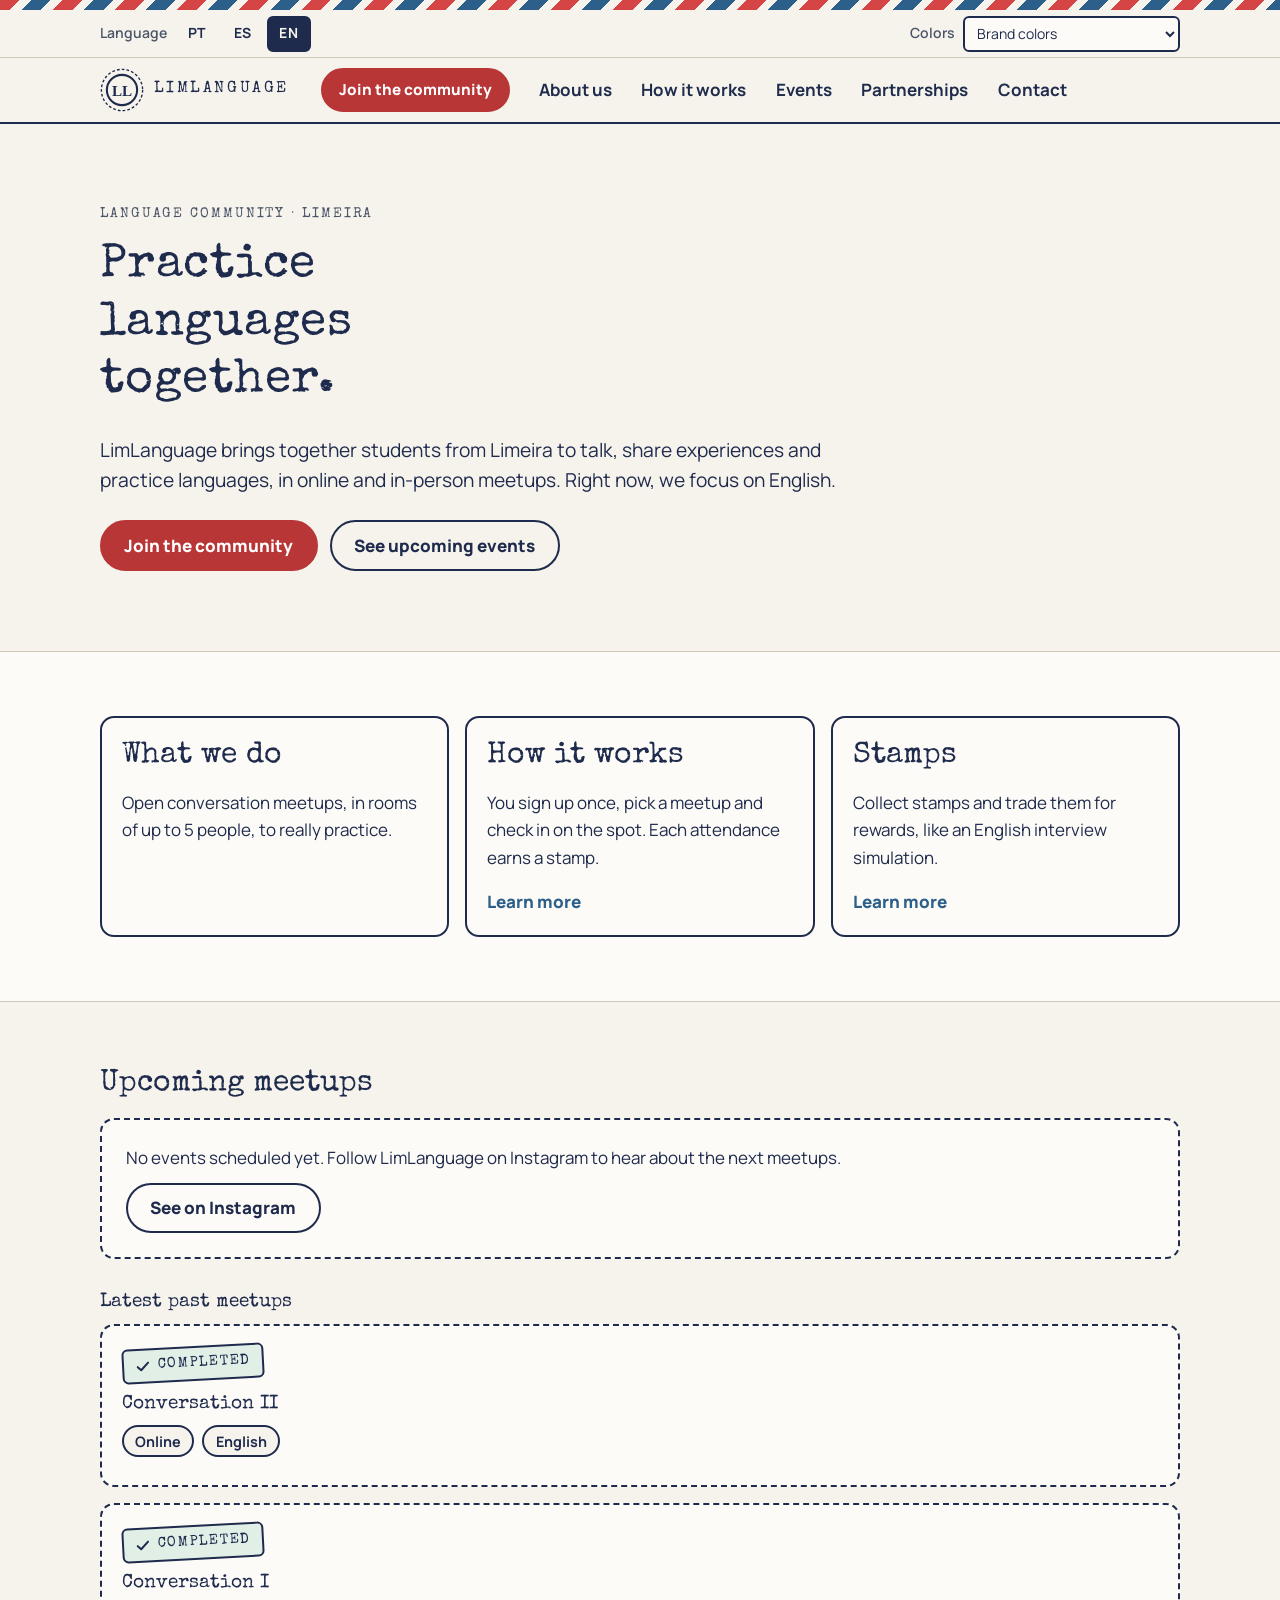
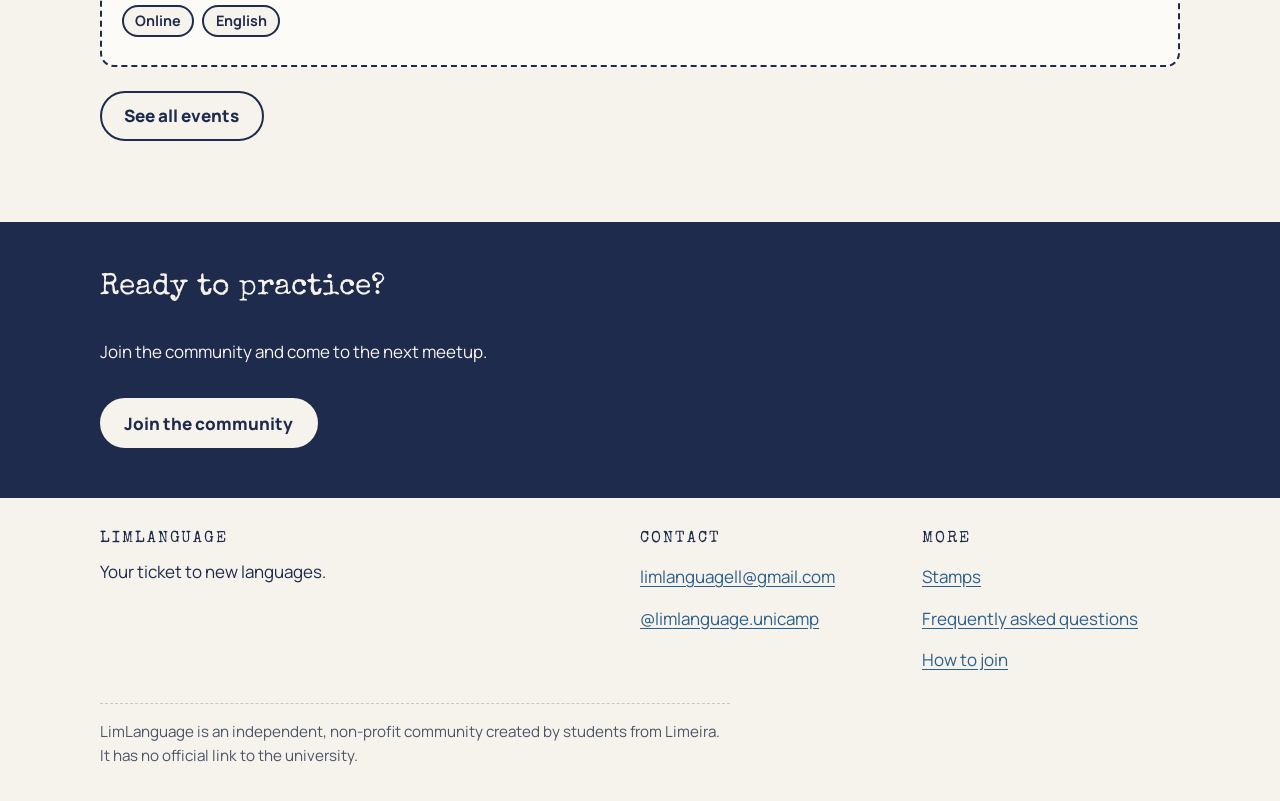
==== index.html @ f4bd59e3 "Add LimLanguage community site (base) Static site, 9 pages, PT/ES/EN, 3 color themes (brand, red-gre" ====
<!doctype html>
<html lang="pt-BR" data-title="home.title" data-theme="brand">
<head>
<meta charset="utf-8">
<meta name="viewport" content="width=device-width, initial-scale=1">
<title>LimLanguage — sua passagem para novos idiomas</title>
<meta name="description" content="Comunidade de prática de idiomas criada por estudantes de Limeira. Encontros de conversação, hoje em inglês.">
<link rel="icon" href="assets/img/favicon.svg" type="image/svg+xml">
<link rel="preconnect" href="https://fonts.googleapis.com">
<link rel="preconnect" href="https://fonts.gstatic.com" crossorigin>
<link href="https://fonts.googleapis.com/css2?family=Manrope:wght@400;600;700;800&family=Special+Elite&display=swap" rel="stylesheet">
<link rel="stylesheet" href="assets/css/style.css">
<script>try{var t=localStorage.getItem("ll-theme");if(t)document.documentElement.setAttribute("data-theme",t)}catch(e){}</script>
<script src="assets/js/config.js" defer></script>
<script src="assets/js/i18n.js" defer></script>
<script src="assets/js/app.js" defer></script>
</head>
<body>
<a class="skip-link" href="#main" data-i18n="skip">Ir para o conteúdo</a>
<header id="site-header"></header>
<noscript><p class="wrap notice">Este site precisa de JavaScript para mostrar o conteúdo. / This site needs JavaScript to show its content.</p></noscript>
<main id="main" tabindex="-1">
<section class="hero">
  <div class="wrap">
    <p class="kicker" data-i18n="home.kicker">Comunidade de idiomas · Limeira</p>
    <h1 data-i18n="home.h1">Pratique idiomas em comunidade.</h1>
    <p class="lead" data-i18n="home.lead">A LimLanguage reúne estudantes de Limeira para conversar, trocar experiências e praticar idiomas, em encontros online e presenciais. Hoje, o foco é o inglês.</p>
    <div class="actions">
      <a class="btn btn-primary" data-cta data-i18n="cta.join" href="participar.html">Entrar na comunidade</a>
      <a class="btn btn-ghost" href="eventos.html" data-i18n="home.seeEvents">Ver próximos eventos</a>
    </div>
  </div>
</section>

<section class="section section-alt" aria-label="LimLanguage">
  <div class="wrap grid grid-3">
    <article class="card">
      <h2 data-i18n="home.b1.t">O que fazemos</h2>
      <p data-i18n="home.b1.p">Encontros abertos de conversação, em salas de até 5 pessoas, para praticar de verdade.</p>
    </article>
    <a class="card card-link" href="como-funciona.html">
      <h2 data-i18n="home.b2.t">Como funciona</h2>
      <p data-i18n="home.b2.p">Você se cadastra uma vez, escolhe um encontro e faz o check-in na hora. Cada presença vale um carimbo.</p>
      <span class="more" data-i18n="home.more">Saiba mais</span>
    </a>
    <a class="card card-link" href="carimbos.html">
      <h2 data-i18n="home.b3.t">Carimbos</h2>
      <p data-i18n="home.b3.p">Junte carimbos e troque por recompensas, como simulação de entrevista em inglês.</p>
      <span class="more" data-i18n="home.more">Saiba mais</span>
    </a>
  </div>
</section>

<section class="section" aria-labelledby="next-h">
  <div class="wrap">
    <h2 id="next-h" data-i18n="home.next">Próximos encontros</h2>
    <div data-events="upcoming" data-limit="3"></div>
    <p class="actions"><a class="btn btn-ghost" href="eventos.html" data-i18n="home.allEvents">Ver todos os eventos</a></p>
  </div>
</section>
<section class="cta-band" aria-labelledby="band-h">
  <div class="wrap">
    <h2 id="band-h" data-i18n="band.h2">Pronto para praticar?</h2>
    <p data-i18n="band.p">Entre na comunidade e venha ao próximo encontro.</p>
    <a class="btn btn-primary" data-cta data-i18n="cta.join" href="participar.html">Entrar na comunidade</a>
  </div>
</section>
</main>
<footer id="site-footer"></footer>
</body>
</html>
---- assets/css/style.css ----
/* LimLanguage — estilos
   Conceito: airmail / carimbo de passaporte.
   Três temas de cor (atributo data-theme no <html>):
   brand = cores da marca | rg = seguro para vermelho-verde | hc = alto contraste */

:root,
:root[data-theme="brand"] {
  --paper: #F6F3EC;
  --card: #FDFBF7;
  --ink: #1F2B4D;
  --muted: #4B5568;
  --line: #1F2B4D;
  --line-soft: #CFC8B8;
  --primary: #B93636;      /* vermelho da marca escurecido p/ texto branco passar AA */
  --primary-hover: #9C2B2B;
  --on-primary: #FFFFFF;
  --link: #2C5F8A;
  --accent: #6FA98A;       /* decorativo */
  --stripe-a: #D64545;
  --stripe-b: #2C5F8A;
  --kraft: #8B6F4E;        /* decorativo */
  --done-bg: #E1EFE6;
  --focus: #1F2B4D;
  --border-w: 2px;
}

:root[data-theme="rg"] {
  --primary: #0072B2;
  --primary-hover: #005A8C;
  --link: #005A8C;
  --accent: #56B4E9;
  --stripe-a: #E69F00;
  --stripe-b: #0072B2;
  --kraft: #8A6D00;
  --done-bg: #DCEEF9;
}

:root[data-theme="hc"] {
  --paper: #FFFFFF;
  --card: #FFFFFF;
  --ink: #000000;
  --muted: #1A1A1A;
  --line: #000000;
  --line-soft: #000000;
  --primary: #A4001F;
  --primary-hover: #7A0017;
  --link: #0B3D91;
  --accent: #00606B;
  --stripe-a: #A4001F;
  --stripe-b: #00606B;
  --kraft: #000000;
  --done-bg: #FFFFFF;
  --focus: #000000;
  --border-w: 3px;
}

*, *::before, *::after { box-sizing: border-box; }

html { -webkit-text-size-adjust: 100%; scroll-behavior: smooth; }

body {
  margin: 0;
  background: var(--paper);
  color: var(--ink);
  font-family: "Manrope", system-ui, -apple-system, "Segoe UI", Roboto, sans-serif;
  font-size: 1.0625rem;
  line-height: 1.6;
  overflow-wrap: break-word;
}

img, svg { max-width: 100%; }

h1, h2, h3 {
  font-family: "Special Elite", "Courier New", monospace;
  font-weight: 400;
  line-height: 1.2;
  margin: 0 0 .5em;
  color: var(--ink);
}
h1 { font-size: clamp(1.9rem, 6vw, 3rem); letter-spacing: .01em; }
h2 { font-size: clamp(1.4rem, 4vw, 1.9rem); }
h3 { font-size: 1.2rem; }

p { margin: 0 0 1em; }
a { color: var(--link); text-underline-offset: .18em; }
a:hover { text-decoration-thickness: 2px; }
:root[data-theme="hc"] a { text-decoration-thickness: 2px; }

:focus-visible {
  outline: 3px solid var(--focus);
  outline-offset: 3px;
  border-radius: 3px;
}

.sr-only {
  position: absolute; width: 1px; height: 1px; padding: 0; margin: -1px;
  overflow: hidden; clip: rect(0,0,0,0); white-space: nowrap; border: 0;
}

.skip-link {
  position: absolute; left: 8px; top: -60px; z-index: 100;
  background: var(--ink); color: var(--paper);
  padding: .6rem 1rem; border-radius: 6px; text-decoration: none; font-weight: 700;
}
.skip-link:focus { top: 8px; }

.wrap { width: min(100% - 32px, 1080px); margin-inline: auto; }

/* ---------- Cabeçalho ---------- */
.site-header { background: var(--paper); }

.airmail-bar {
  height: 10px;
  background: repeating-linear-gradient(135deg,
    var(--stripe-a) 0 14px, var(--paper) 14px 22px,
    var(--stripe-b) 22px 36px, var(--paper) 36px 44px);
}

.util-bar { border-bottom: 1px solid var(--line-soft); font-size: .875rem; }
.util-bar .wrap {
  display: flex; flex-wrap: wrap; gap: .5rem 1.25rem;
  align-items: center; justify-content: space-between; padding-block: .35rem;
}
.util-group { display: flex; align-items: center; gap: .5rem; }
.util-label { color: var(--muted); font-weight: 600; }

.lang-switch { display: inline-flex; gap: 2px; }
.lang-switch button {
  font: inherit; font-weight: 700; letter-spacing: .06em;
  min-width: 44px; min-height: 36px; padding: 0 .6rem;
  background: transparent; color: var(--ink);
  border: var(--border-w) solid transparent; border-radius: 6px; cursor: pointer;
}
.lang-switch button:hover { border-color: var(--line-soft); }
.lang-switch button[aria-pressed="true"] {
  background: var(--ink); color: var(--paper); border-color: var(--ink);
}

.theme-select {
  font: inherit; color: var(--ink); background: var(--card);
  border: var(--border-w) solid var(--line); border-radius: 6px;
  min-height: 36px; padding: 0 .5rem; max-width: 100%;
}

.main-bar {
  position: sticky; top: 0; z-index: 50;
  background: var(--paper);
  border-bottom: var(--border-w) solid var(--line);
}
.main-bar .wrap {
  display: flex; align-items: center; gap: .75rem; min-height: 64px;
}

.brand {
  display: inline-flex; align-items: center; gap: .6rem;
  text-decoration: none; color: var(--ink); margin-right: auto;
}
.brand svg { width: 44px; height: 44px; flex: none; }
.brand-name {
  font-family: "Special Elite", "Courier New", monospace;
  letter-spacing: .16em; font-size: 1rem; text-transform: uppercase;
}

.nav-toggle {
  font: inherit; font-weight: 700; min-height: 44px; padding: 0 .9rem;
  background: var(--card); color: var(--ink);
  border: var(--border-w) solid var(--line); border-radius: 8px; cursor: pointer;
}

.site-nav { display: none; }
.site-nav.open {
  display: block; position: absolute; left: 0; right: 0; top: 100%;
  background: var(--paper); border-bottom: var(--border-w) solid var(--line);
  padding: .5rem 16px 1rem;
}
.site-nav ul { list-style: none; margin: 0; padding: 0; display: grid; gap: .25rem; }
.site-nav a {
  display: block; padding: .7rem .5rem; min-height: 44px;
  color: var(--ink); text-decoration: none; font-weight: 700; border-radius: 6px;
}
.site-nav a:hover { background: var(--done-bg); }
.site-nav a[aria-current="page"] { text-decoration: underline; text-decoration-thickness: 3px; text-underline-offset: .3em; }

/* ---------- Botões ---------- */
.btn {
  display: inline-flex; align-items: center; justify-content: center; gap: .5rem;
  min-height: 48px; padding: .6rem 1.4rem;
  font: inherit; font-weight: 800; text-decoration: none; text-align: center;
  border-radius: 999px; border: var(--border-w) solid transparent; cursor: pointer;
  transition: transform .12s ease, background-color .12s ease;
}
.btn-primary { background: var(--primary); color: var(--on-primary); border-color: var(--primary); }
.btn-primary:hover { background: var(--primary-hover); border-color: var(--primary-hover); }
.btn-ghost { background: transparent; color: var(--ink); border-color: var(--ink); }
.btn-ghost:hover { background: var(--done-bg); }
.btn-small { min-height: 44px; padding: .4rem 1rem; font-size: .95rem; white-space: nowrap; }
.btn:active { transform: translateY(1px); }

/* ---------- Seções ---------- */
main { display: block; }
main:focus { outline: none; }

.section { padding-block: clamp(2rem, 6vw, 4rem); }
.section-alt { background: var(--card); border-block: 1px solid var(--line-soft); }
:root[data-theme="hc"] .section-alt { border-block: var(--border-w) solid var(--line); }

.kicker {
  font-family: "Special Elite", "Courier New", monospace;
  letter-spacing: .14em; text-transform: uppercase; font-size: .85rem;
  color: var(--muted); margin: 0 0 .75rem;
}
.lead { font-size: 1.2rem; max-width: 62ch; }
.muted { color: var(--muted); }
.actions { display: flex; flex-wrap: wrap; gap: .75rem; margin-top: 1.5rem; }

.hero { padding-block: clamp(2.5rem, 8vw, 5rem); }
.hero h1 { max-width: 16ch; }

.grid { display: grid; gap: 1rem; }
.grid-3 { grid-template-columns: 1fr; }
.grid-2 { grid-template-columns: 1fr; }

.card {
  background: var(--card); border: var(--border-w) solid var(--line);
  border-radius: 14px; padding: 1.25rem;
}
.card-dashed { border-style: dashed; }
.card h3 { margin-bottom: .4rem; }
.card p:last-child { margin-bottom: 0; }

.card-link { text-decoration: none; color: inherit; display: block; }
.card-link:hover { background: var(--done-bg); }
.card-link .more { color: var(--link); font-weight: 800; }

.steps { list-style: none; margin: 0; padding: 0; display: grid; gap: 1rem; counter-reset: step; }
.steps li { counter-increment: step; display: grid; grid-template-columns: 52px 1fr; gap: 1rem; align-items: start; }
.steps li::before {
  content: counter(step);
  display: grid; place-items: center; width: 52px; height: 52px;
  font-family: "Special Elite", "Courier New", monospace; font-size: 1.5rem;
  border: var(--border-w) dashed var(--ink); border-radius: 50%;
  background: var(--card);
}
.steps strong { display: block; }

.notice {
  border: var(--border-w) solid var(--line); border-left-width: 8px;
  background: var(--card); border-radius: 8px; padding: .9rem 1rem; margin-block: 1rem;
}

/* ---------- Eventos ---------- */
.tabs { display: flex; gap: .5rem; border-bottom: var(--border-w) solid var(--line); margin-bottom: 1.5rem; flex-wrap: wrap; }
.tabs button {
  font: inherit; font-weight: 800; min-height: 48px; padding: 0 1.2rem;
  background: transparent; color: var(--ink);
  border: var(--border-w) solid transparent; border-bottom: 0; border-radius: 10px 10px 0 0; cursor: pointer;
}
.tabs button[aria-selected="true"] {
  background: var(--ink); color: var(--paper); border-color: var(--ink);
}

.event-list { list-style: none; margin: 0; padding: 0; display: grid; gap: 1rem; }
.event {
  position: relative; background: var(--card);
  border: var(--border-w) dashed var(--line); border-radius: 14px;
  padding: 1.25rem; padding-right: 1.25rem;
}
.event h3 { margin-bottom: .6rem; padding-right: 0; }
.event-meta { display: flex; flex-wrap: wrap; gap: .4rem .5rem; margin: 0 0 .5rem; padding: 0; list-style: none; }
.chip {
  display: inline-flex; align-items: center; gap: .35rem;
  padding: .15rem .7rem; border-radius: 999px; font-size: .9rem; font-weight: 700;
  border: var(--border-w) solid var(--ink); background: var(--paper); color: var(--ink);
}
.event-desc { margin: .5rem 0 0; }
.event-link { margin-top: .75rem; display: inline-block; font-weight: 800; }

.stamp-done {
  display: inline-flex; align-items: center; gap: .4rem;
  font-family: "Special Elite", "Courier New", monospace;
  text-transform: uppercase; letter-spacing: .12em; font-size: .9rem;
  padding: .25rem .7rem; color: var(--ink); background: var(--done-bg);
  border: var(--border-w) double var(--ink); border-radius: 6px;
  transform: rotate(-3deg); margin-bottom: .75rem;
}
.stamp-done svg { width: 1.1em; height: 1.1em; flex: none; }
.stamp-next {
  display: inline-block; font-family: "Special Elite", "Courier New", monospace;
  text-transform: uppercase; letter-spacing: .12em; font-size: .9rem;
  padding: .25rem .7rem; color: var(--on-primary); background: var(--primary);
  border-radius: 6px; margin-bottom: .75rem;
}

.empty-state {
  border: var(--border-w) dashed var(--line); border-radius: 14px;
  background: var(--card); padding: 1.5rem; text-align: left;
}
.empty-state p { margin-bottom: .75rem; }
.subhead { margin-top: 2rem; }

/* ---------- Carimbos (níveis) ---------- */
.levels { list-style: none; margin: 1.5rem 0; padding: 0; display: grid; gap: 1rem; }
.level {
  display: grid; grid-template-columns: 84px 1fr; gap: 1rem; align-items: center;
  background: var(--card); border: var(--border-w) solid var(--line); border-radius: 14px; padding: 1rem;
}
.level-num {
  display: grid; place-items: center; width: 84px; height: 84px; text-align: center;
  border: var(--border-w) double var(--ink); border-radius: 50%;
  font-family: "Special Elite", "Courier New", monospace; line-height: 1.1;
  transform: rotate(-4deg); background: var(--paper);
}
.level-num b { display: block; font-size: 1.7rem; font-weight: 400; }
.level-num small { font-size: .7rem; letter-spacing: .1em; text-transform: uppercase; }
.level h3 { margin-bottom: .2rem; }
.level p { margin: 0; }
.level-goal { border-width: 4px; }
.goal-tag {
  display: inline-block; font-weight: 800; font-size: .8rem; letter-spacing: .08em;
  text-transform: uppercase; background: var(--ink); color: var(--paper);
  padding: .1rem .6rem; border-radius: 999px; margin-left: .4rem; vertical-align: middle;
}

/* ---------- Equipe ---------- */
.team { list-style: none; margin: 1.25rem 0 0; padding: 0; display: grid; gap: 1rem; grid-template-columns: 1fr; }
.person {
  background: var(--card); border: var(--border-w) solid var(--line); border-radius: 14px;
  padding: 1rem 1.25rem; display: grid; grid-template-columns: 56px 1fr; gap: .9rem; align-items: center;
}
.person-ini {
  width: 56px; height: 56px; display: grid; place-items: center; border-radius: 50%;
  border: var(--border-w) dashed var(--ink); background: var(--paper);
  font-family: "Special Elite", "Courier New", monospace; font-size: 1.15rem;
}
.person-name { font-weight: 800; display: block; }
.person-role { color: var(--muted); font-size: .95rem; text-transform: uppercase; letter-spacing: .08em; }

/* ---------- FAQ ---------- */
.faq { display: grid; gap: .75rem; margin-top: 1rem; }
.faq details { background: var(--card); border: var(--border-w) solid var(--line); border-radius: 12px; }
.faq summary {
  cursor: pointer; font-weight: 800; padding: .9rem 1.1rem; min-height: 48px;
  list-style: none; display: flex; justify-content: space-between; gap: 1rem; align-items: center;
}
.faq summary::-webkit-details-marker { display: none; }
.faq summary::after { content: "+"; font-size: 1.5rem; line-height: 1; flex: none; }
.faq details[open] summary::after { content: "\2212"; }
.faq .answer { padding: 0 1.1rem 1rem; }
.faq .answer p:last-child { margin-bottom: 0; }

/* ---------- Contato ---------- */
.contact-line { display: flex; flex-wrap: wrap; gap: .5rem .75rem; align-items: center; }
.email-text {
  font-family: "Special Elite", "Courier New", monospace; font-size: 1.1rem;
  user-select: all; overflow-wrap: anywhere;
}
.copy-status { font-weight: 700; min-height: 1.5em; }

/* ---------- CTA final e rodapé ---------- */
.cta-band { background: var(--ink); color: var(--paper); }
.cta-band h2 { color: var(--paper); }
.cta-band .wrap { padding-block: clamp(2rem, 6vw, 3rem); display: grid; gap: 1rem; justify-items: start; }
.cta-band .btn-primary { background: var(--paper); color: var(--ink); border-color: var(--paper); }
.cta-band .btn-primary:hover { background: #fff; }
:root[data-theme="brand"] .cta-band .btn-primary,
:root[data-theme="rg"] .cta-band .btn-primary { background: var(--paper); color: var(--ink); }

.site-footer { background: var(--paper); border-top: var(--border-w) solid var(--line); }
.site-footer .wrap { padding-block: 2rem; display: grid; gap: 1.5rem; }
.footer-cols { display: grid; gap: 1.5rem; grid-template-columns: 1fr; }
.site-footer h2 { font-size: 1rem; letter-spacing: .12em; text-transform: uppercase; margin-bottom: .5rem; }
.site-footer ul { list-style: none; margin: 0; padding: 0; display: grid; gap: .2rem; }
.site-footer li a { display: inline-block; padding: .35rem 0; min-height: 36px; }
.indep { font-size: .95rem; color: var(--muted); max-width: 70ch; border-top: 1px dashed var(--line-soft); padding-top: 1rem; margin: 0; }
:root[data-theme="hc"] .indep { border-top-color: var(--line); }

/* ---------- Telas maiores ---------- */
@media (min-width: 720px) {
  .grid-3 { grid-template-columns: repeat(3, 1fr); }
  .grid-2 { grid-template-columns: repeat(2, 1fr); }
  .team { grid-template-columns: repeat(2, 1fr); }
  .footer-cols { grid-template-columns: 2fr 1fr 1fr; }
  .level { grid-template-columns: 100px 1fr; }
  .level-num { width: 100px; height: 100px; }
}

@media (min-width: 960px) {
  .nav-toggle { display: none; }
  .site-nav, .site-nav.open {
    display: block; position: static; padding: 0; border: 0; background: transparent;
  }
  .site-nav ul { display: flex; gap: .25rem; }
  .site-nav a { padding: .5rem .8rem; }
  .brand { margin-right: 1rem; }
  .main-bar .wrap { gap: 1rem; }
  .site-nav { margin-right: auto; }
  .team { grid-template-columns: repeat(3, 1fr); }
}

@media (max-width: 560px) {
  /* No celular o monograma LL fica sozinho; o botão de entrada ganha espaço */
  .brand { margin-right: 0; }
  .brand-name { position: absolute; width: 1px; height: 1px; overflow: hidden; clip: rect(0,0,0,0); white-space: nowrap; }
  .main-bar .wrap { gap: .5rem; }
  #header-cta { flex: 1 1 auto; min-width: 0; white-space: normal; line-height: 1.15; padding: .4rem .75rem; font-size: .92rem; }
  .nav-toggle { padding: 0 .75rem; flex: none; }
}

@media (prefers-reduced-motion: reduce) {
  html { scroll-behavior: auto; }
  .btn { transition: none; }
}

@media print {
  .site-header, .cta-band, .skip-link { display: none; }
}
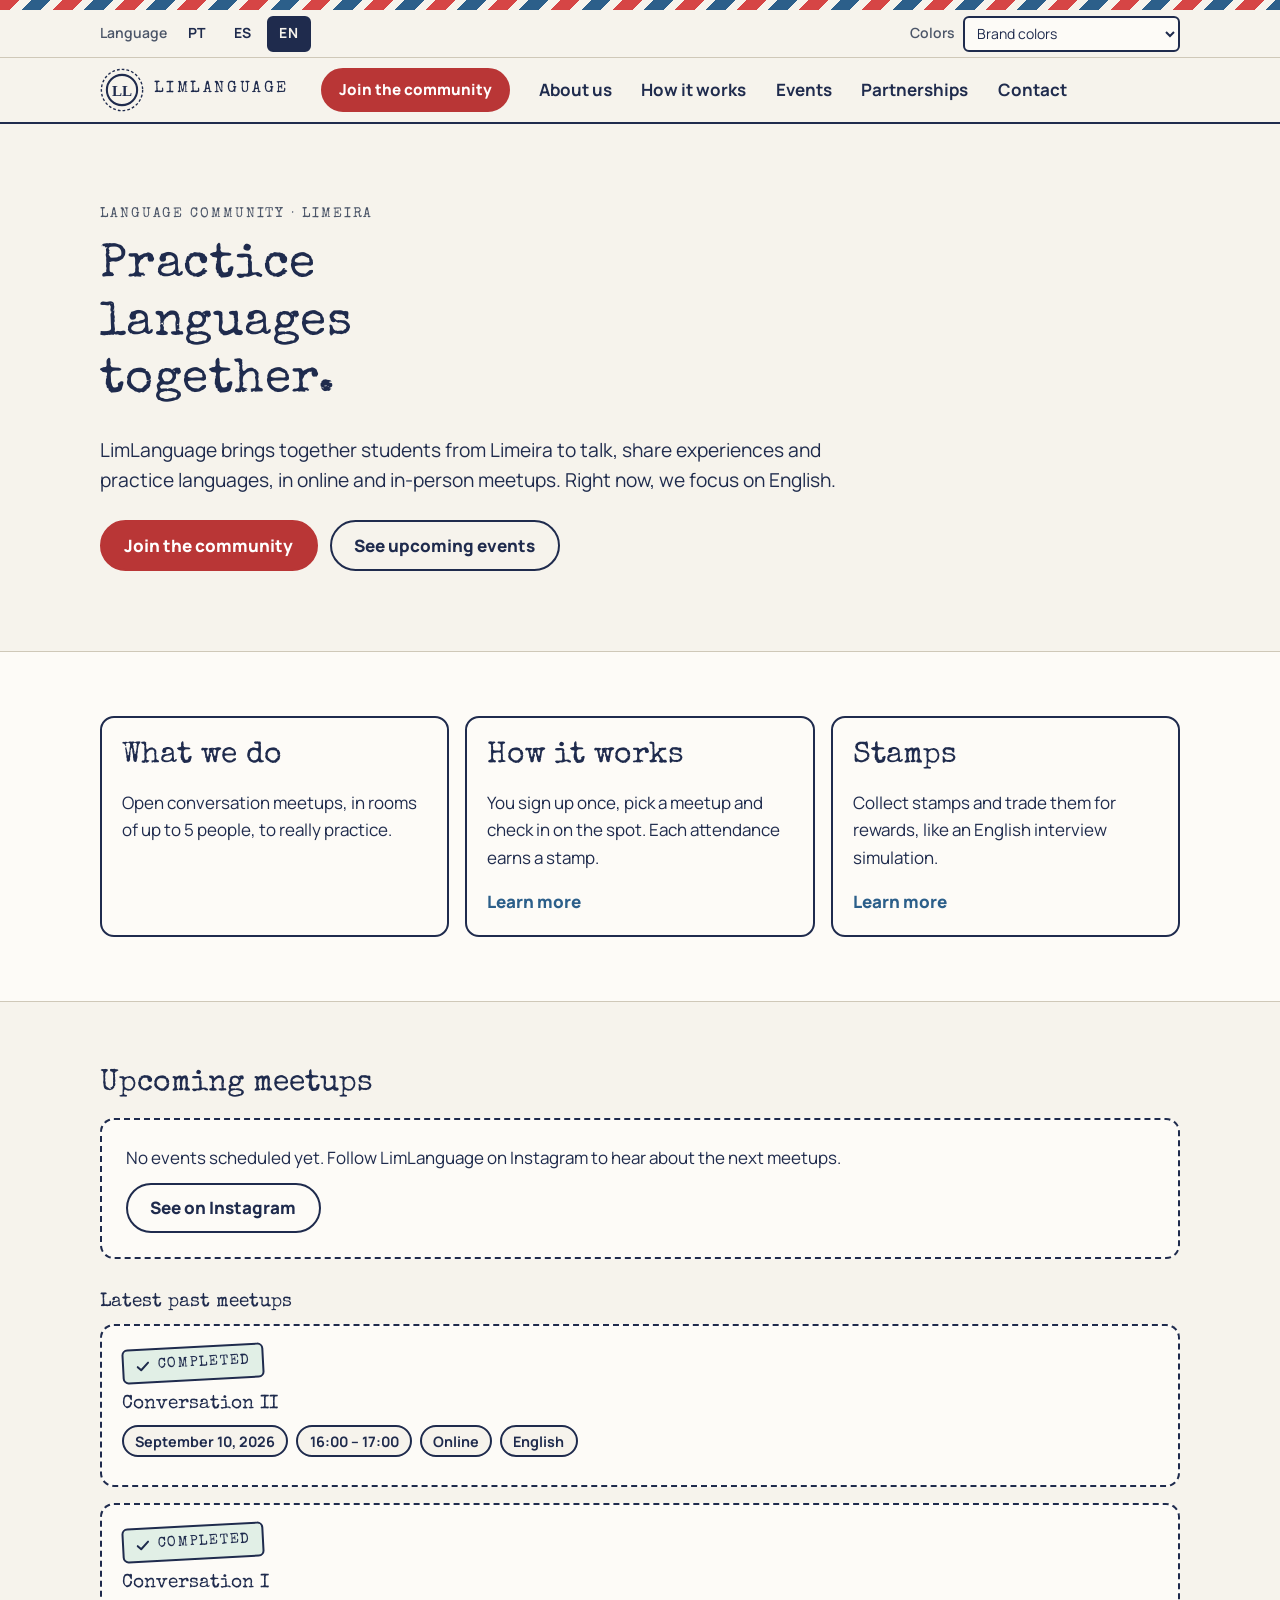
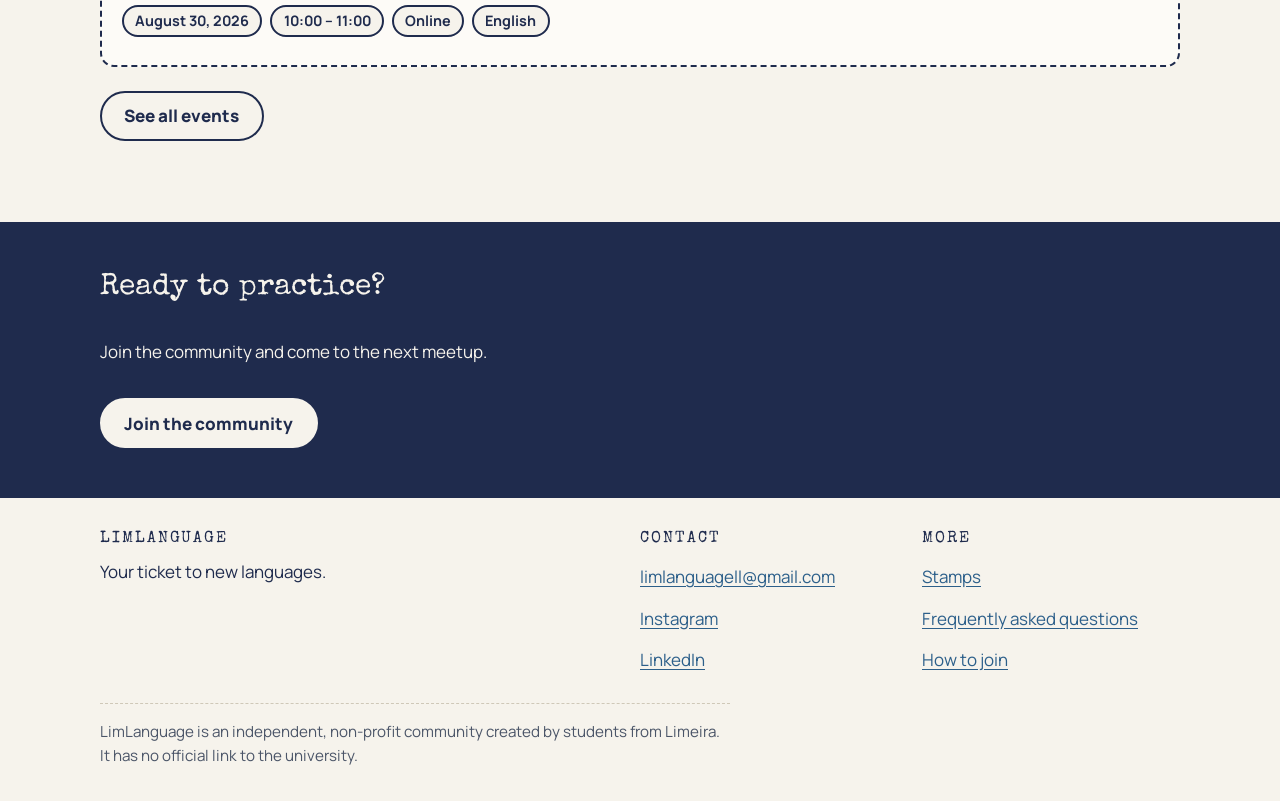
==== commit d17018b0: "cadastro e passo a passo atualizado" ====
--- a/index.html
+++ b/index.html
@@ -14,7 +14,7 @@
 <script src="assets/js/config.js" defer></script>
 <script src="assets/js/i18n.js" defer></script>
 <script src="assets/js/app.js" defer></script>
-</head>
+</head> 
 <body>
 <a class="skip-link" href="#main" data-i18n="skip">Ir para o conteúdo</a>
 <header id="site-header"></header>
--- a/assets/css/style.css
+++ b/assets/css/style.css
@@ -414,3 +414,11 @@
 @media print {
   .site-header, .cta-band, .skip-link { display: none; }
 }
+
+/* ---------- Regras ---------- */
+.rules { list-style: none; margin: 0; padding: 0; display: grid; gap: .75rem; }
+.rules li { position: relative; padding-left: 2.1rem; }
+.rules li::before {
+  content: ""; position: absolute; left: 0; top: .3em; width: 1.2rem; height: 1.2rem;
+  border: var(--border-w) solid var(--ink); border-radius: 50%; background: var(--done-bg);
+}
